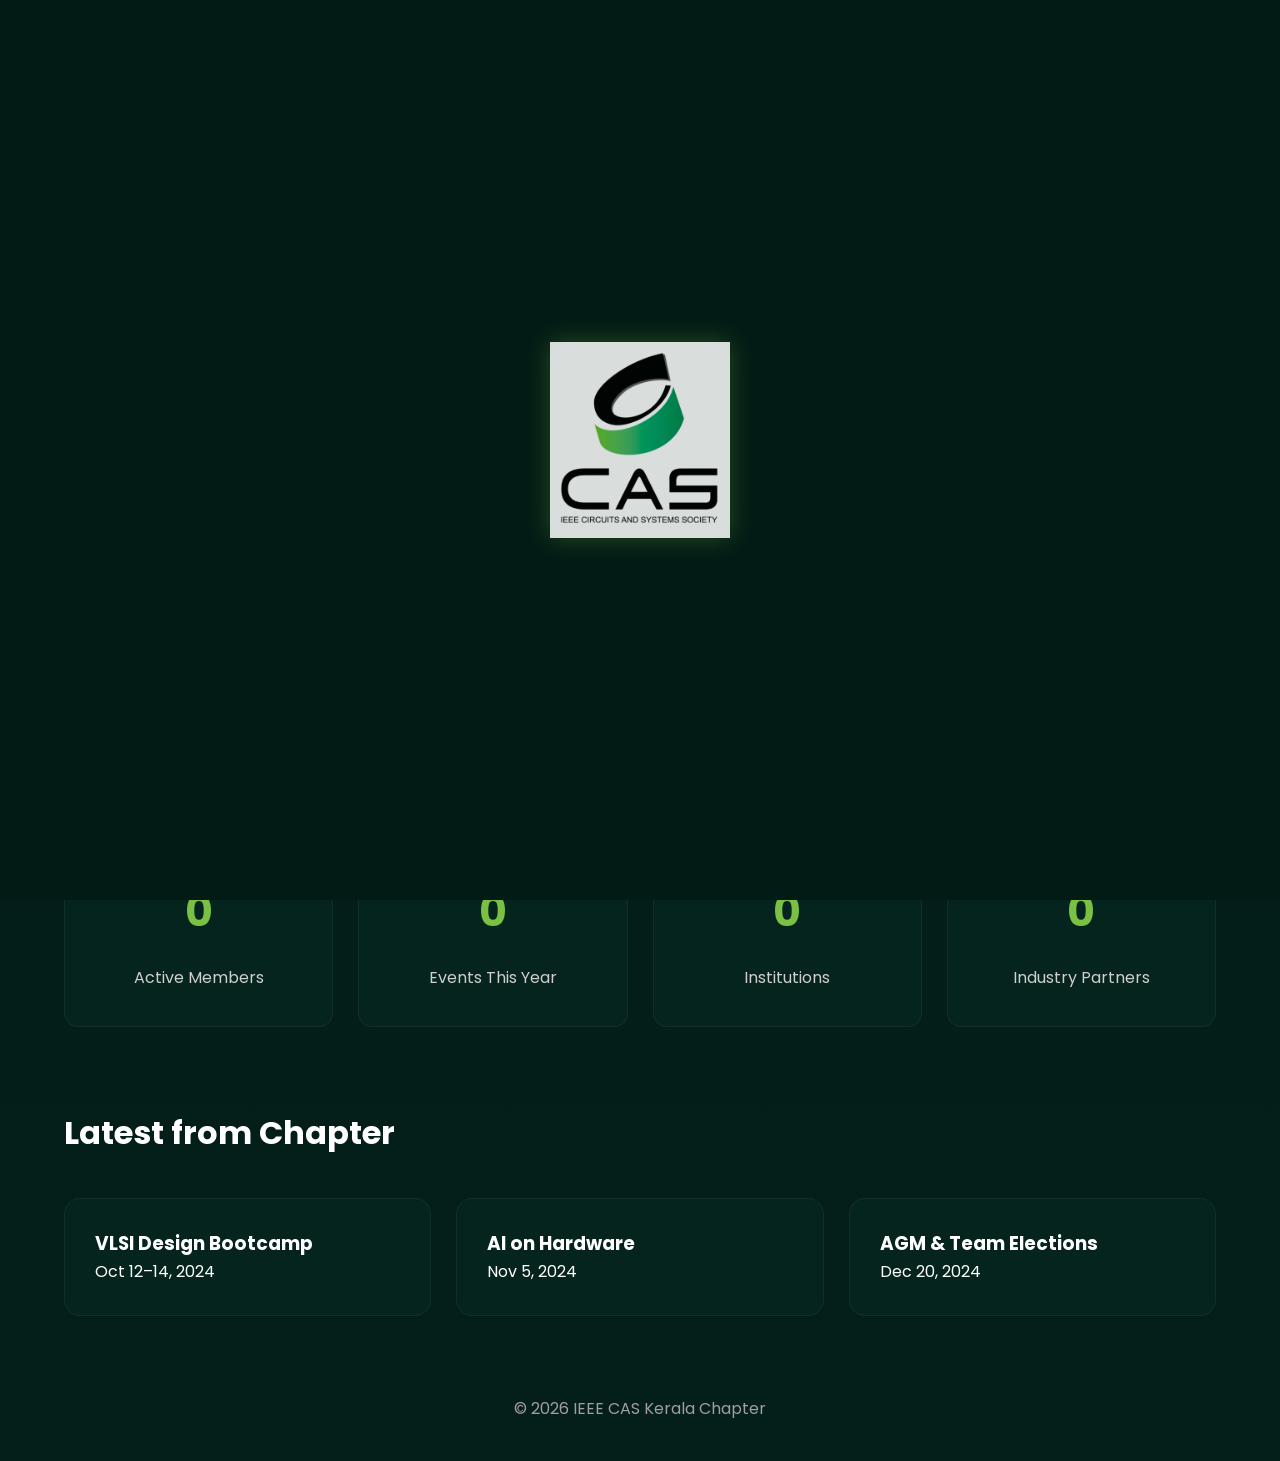
==== index.html @ 28d53c43 "Add files via upload" ====
<!DOCTYPE html>
<html>
<head>

<meta charset="UTF-8">
<meta name="viewport" content="width=device-width, initial-scale=1">

<title>IEEE CAS Kerala</title>

<link rel="stylesheet" href="css/styles.css">
<link rel="icon" type="image/x-icon" href="images/favicon.ico">

</head>

<body>
<div class="circuit-bg"></div>

<div id="splash">
<img src="images/logo.png">
</div>

<nav class="container">

<div class="logo">
<img src="images/m_logo.png" alt="IEEE Logo">
<span>IEEE CAS Kerala</span>
</div>

<div>
<a href="index.html">Home</a>
<a href="about.html">About</a>
<a href="events.html">Events</a>
<a href="team.html">Team</a>
<a href="contact.html">Contact</a>
</div>

</nav>

<section class="hero container">

<div>

<h1>IEEE Circuits and Systems Society – Kerala Chapter</h1>

<p>
Advancing the theory, analysis, design and implementation of circuits and systems in Kerala.
</p>

<a class="btn" href="about.html">Explore Chapter</a>

</div>

</section>

<section class="stats container">

<div class="stats-grid">

<div class="stat-card">
<h2 class="count" data-target="500">0</h2>
<p>Active Members</p>
</div>

<div class="stat-card">
<h2 class="count" data-target="15">0</h2>
<p>Events This Year</p>
</div>

<div class="stat-card">
<h2 class="count" data-target="10">0</h2>
<p>Institutions</p>
</div>

<div class="stat-card">
<h2 class="count" data-target="50">0</h2>
<p>Industry Partners</p>
</div>

</div>

</section>

<section class="container">

<h2>Latest from Chapter</h2>

<div class="cards">

<div class="card">
<h3>VLSI Design Bootcamp</h3>
<p>Oct 12–14, 2024</p>
</div>

<div class="card">
<h3>AI on Hardware</h3>
<p>Nov 5, 2024</p>
</div>

<div class="card">
<h3>AGM & Team Elections</h3>
<p>Dec 20, 2024</p>
</div>

</div>

</section>

<footer>

<p>© 2026 IEEE CAS Kerala Chapter</p>

</footer>

<script src="js/script.js"></script>

</body>
</html>
---- css/styles.css ----
@import url('https://fonts.googleapis.com/css2?family=Poppins:wght@400;600;700&display=swap');

:root{
--primary-dark:#008752;
--primary-light:#7ac143;
--black:#231f20;
--gray:#5f6062;

--gold:#f7c448;
--teal:#007988;
--navy:#22284E;
}

*{
margin:0;
padding:0;
box-sizing:border-box;
font-family:'Poppins',sans-serif;
}

body{
background:linear-gradient(180deg,#021b15,#041f1a);
color:white;
line-height:1.6;
}

.container{
width:90%;
max-width:1200px;
margin:auto;
}

/* animated circuit background */

.circuit-bg{
position:fixed;
top:0;
left:0;
width:100%;
height:100%;
background:
radial-gradient(circle at 20% 30%,rgba(122,193,67,0.15),transparent 40%),
radial-gradient(circle at 80% 60%,rgba(0,120,136,0.2),transparent 40%),
linear-gradient(#021b15,#031d18);
z-index:-2;
}

/* circuit lines */

.circuit-bg::after{
content:"";
position:absolute;
width:100%;
height:100%;
background-image:
linear-gradient(rgba(122,193,67,0.05) 1px,transparent 1px),
linear-gradient(90deg,rgba(122,193,67,0.05) 1px,transparent 1px);
background-size:40px 40px;
animation:circuitMove 30s linear infinite;
}

@keyframes circuitMove{
0%{background-position:0 0}
100%{background-position:400px 400px}
}

/* NAVBAR */

nav{
display:flex;
justify-content:space-between;
align-items:center;
padding:20px 0;
}

nav a{
color:white;
margin-left:25px;
text-decoration:none;
font-weight:500;
}

nav a:hover{
color:var(--primary-light);
}

.logo{
display:flex;
align-items:center;
gap:10px;
font-weight:600;
}

.logo img{
width:32px;
height:32px;
object-fit:contain;
}

.logo span{
font-size:18px;
}
/* HERO */

.hero{
padding:120px 0 30px 0;
display:flex;
min-height:80vh;
display:flex;
align-items:center;
justify-content:space-between;
gap:40px;
}

.hero h1{
font-size:48px;
font-weight:700;
}

.hero p{
margin:20px 0;
color:#c7c7c7;
}

.hero h1{
animation:fadeUp 1.2s ease forwards;
}

.hero p{
animation:fadeUp 1.6s ease forwards;
}

@keyframes fadeUp{
from{
opacity:0;
transform:translateY(40px);
}
to{
opacity:1;
transform:translateY(0);
}
}

.btn{
display:inline-block;
background:var(--primary-light);
color:black;
padding:12px 24px;
border-radius:10px;
text-decoration:none;
font-weight:600;
}

/* STATS SECTION */

.stats{
margin-top:0;
padding-top:20px;
}

.stats-grid{
display:grid;
grid-template-columns:repeat(auto-fit,minmax(200px,1fr));
gap:25px;
margin-top:30px;
}

.stat-card{
background:#05241d;
padding:35px;
border-radius:14px;
text-align:center;
border:1px solid rgba(255,255,255,0.05);
transition:0.4s;
}

.stat-card:hover{
transform:translateY(-8px);
box-shadow:0 12px 30px rgba(0,0,0,0.4);
}

.stat-card h2{
font-size:42px;
color:var(--primary-light);
}

.stat-card p{
margin-top:10px;
color:#cfcfcf;
}

/* CARDS */

.cards{
display:grid;
grid-template-columns:repeat(auto-fit,minmax(260px,1fr));
gap:25px;
margin-top:40px;
}

.card{
background:#05241d;
padding:30px;
border-radius:16px;
border:1px solid rgba(255,255,255,0.05);
transition:all .4s ease;
position:relative;
overflow:hidden;
}

.card::before{
content:"";
position:absolute;
width:120%;
height:120%;
background:linear-gradient(
120deg,
transparent,
rgba(122,193,67,0.3),
transparent
);
top:-20%;
left:-20%;
opacity:0;
transition:0.4s;
}

.card:hover::before{
opacity:1;
}

.card:hover{
transform:translateY(-10px) scale(1.02);
box-shadow:0 15px 40px rgba(0,0,0,0.4);
}

/* SECTION */

section{
padding:40px 0;
}

h2{
font-size:32px;
margin-bottom:20px;
}

/* TEAM */

.team img{
width:100%;
border-radius:50%;
}

/* CONTACT */

form{
display:flex;
flex-direction:column;
gap:15px;
margin-top:20px;
}

input, textarea{
padding:12px;
border-radius:8px;
border:none;
outline:none;
}

/* FOOTER */

footer{
padding:40px 0;
text-align:center;
color:#9f9f9f;
}

/* SPLASH SCREEN */

#splash{
position:fixed;
top:0;
left:0;
width:100%;
height:100vh;
background:#021b15;
display:flex;
flex-direction:column;
justify-content:center;
align-items:center;
z-index:9999;
transition:1s;
}

#splash img{
width:180px;
margin-bottom:20px;
opacity:0.85;
filter:drop-shadow(0 0 12px rgba(122,193,67,0.35));
animation:logoFade 1.6s ease;
}

@keyframes logoFade{
from{
opacity:0;
transform:scale(0.9);
}
to{
opacity:0.85;
transform:scale(1);
}
}

body.no-scroll{
overflow:hidden;
height:100vh;
}

/* MOBILE */

@media(max-width:768px){

.hero{
flex-direction:column;
text-align:center;
}

.hero h1{
font-size:32px;
}

nav{
flex-direction:column;
gap:10px;
}

}

.team-card{
cursor:pointer;
transition:0.35s;
}

.team-card:hover{
transform:translateY(-10px) scale(1.03);
box-shadow:0 15px 35px rgba(0,0,0,0.5);
}

.team-card img{
border-radius:50%;
margin-bottom:15px;
transition:0.3s;
}

.team-card:hover img{
transform:scale(1.08);
}

.modal{
display:none;
position:fixed;
top:0;
left:0;
width:100%;
height:100%;
background:rgba(0,0,0,0.7);
z-index:9999;
justify-content:center;
align-items:center;
}

.modal.active{
display:flex;
}

.modal-content{
background:#05241d;
padding:35px;
border-radius:14px;
width:300px;
text-align:center;
position:relative;
}

.close{
position:absolute;
top:12px;
right:16px;
font-size:22px;
cursor:pointer;
}

.modal-contact{
margin-top:15px;
color:#ccc;
}
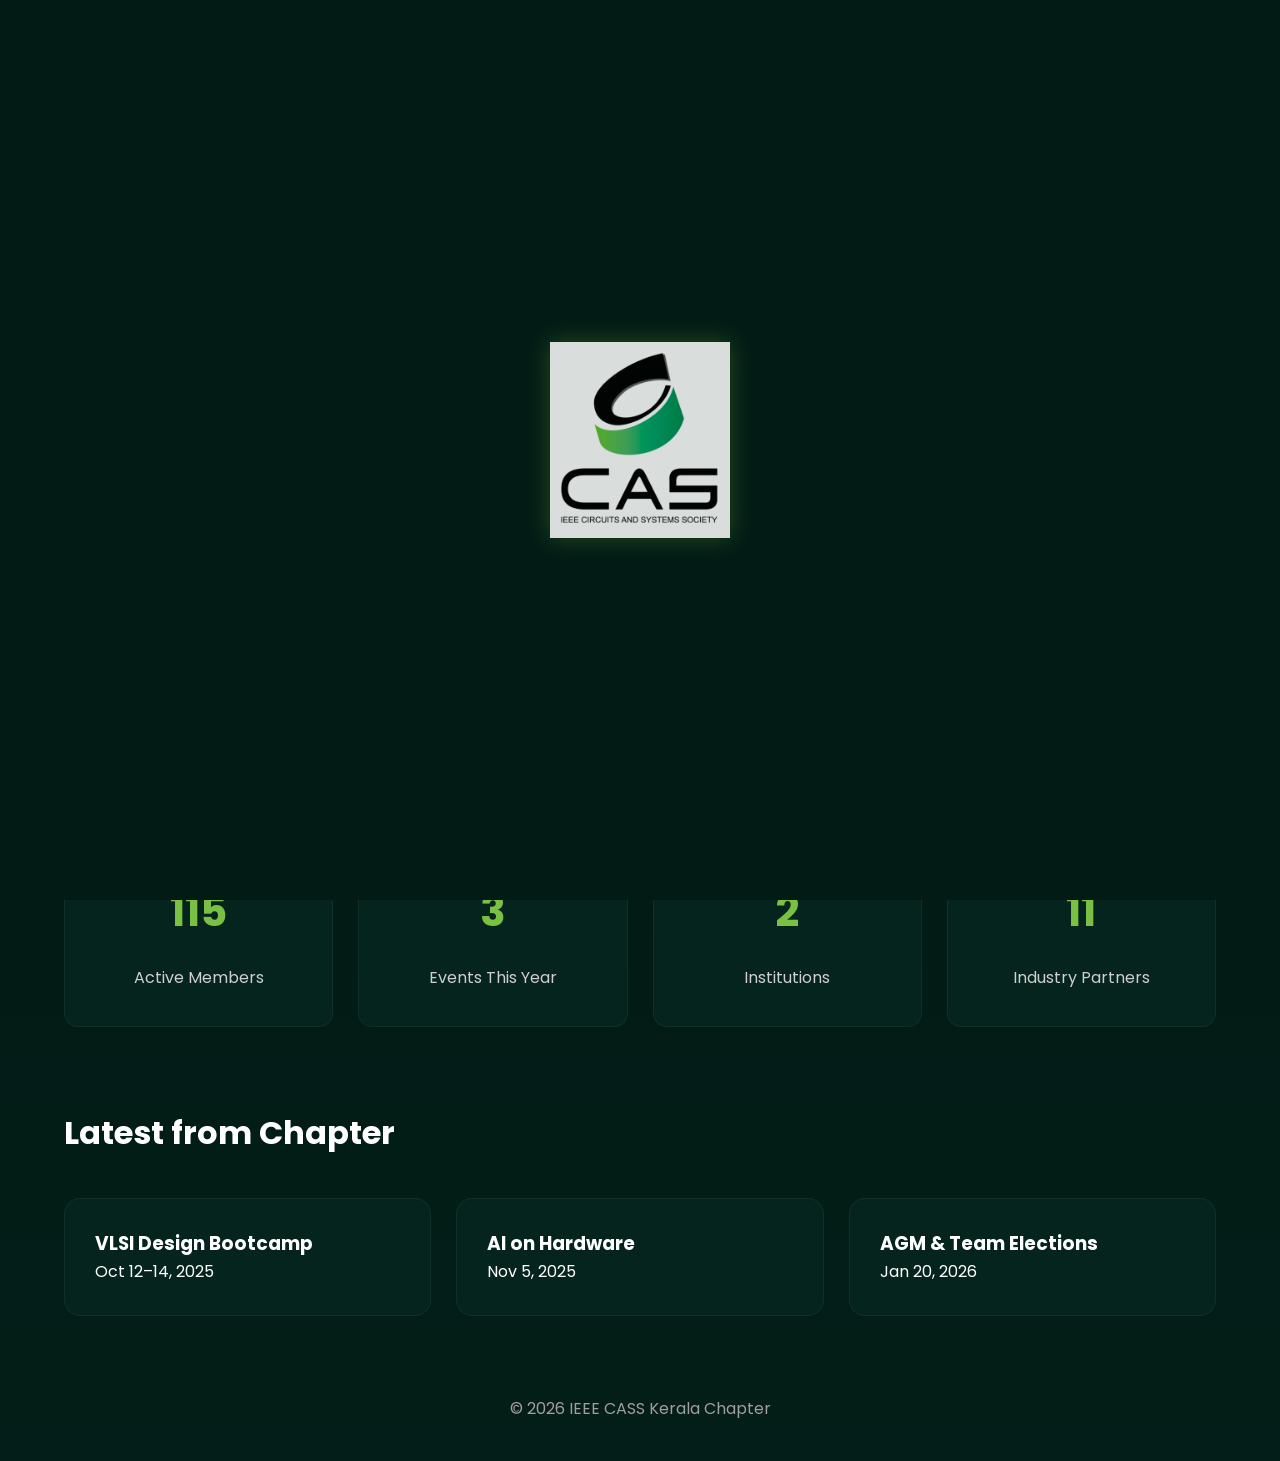
==== commit 835be5a1: "Update event dates and chapter name in index.html" ====
--- a/index.html
+++ b/index.html
@@ -5,7 +5,7 @@
 <meta charset="UTF-8">
 <meta name="viewport" content="width=device-width, initial-scale=1">
 
-<title>IEEE CAS Kerala</title>
+<title>IEEE CASS Kerala</title>
 
 <link rel="stylesheet" href="css/styles.css">
 <link rel="icon" type="image/x-icon" href="images/favicon.ico">
@@ -88,17 +88,17 @@
 
 <div class="card">
 <h3>VLSI Design Bootcamp</h3>
-<p>Oct 12–14, 2024</p>
+<p>Oct 12–14, 2025</p>
 </div>
 
 <div class="card">
 <h3>AI on Hardware</h3>
-<p>Nov 5, 2024</p>
+<p>Nov 5, 2025</p>
 </div>
 
 <div class="card">
 <h3>AGM & Team Elections</h3>
-<p>Dec 20, 2024</p>
+<p>Jan 20, 2026</p>
 </div>
 
 </div>
@@ -107,11 +107,11 @@
 
 <footer>
 
-<p>© 2026 IEEE CAS Kerala Chapter</p>
+<p>© 2026 IEEE CASS Kerala Chapter</p>
 
 </footer>
 
 <script src="js/script.js"></script>
 
 </body>
-</html>+</html>
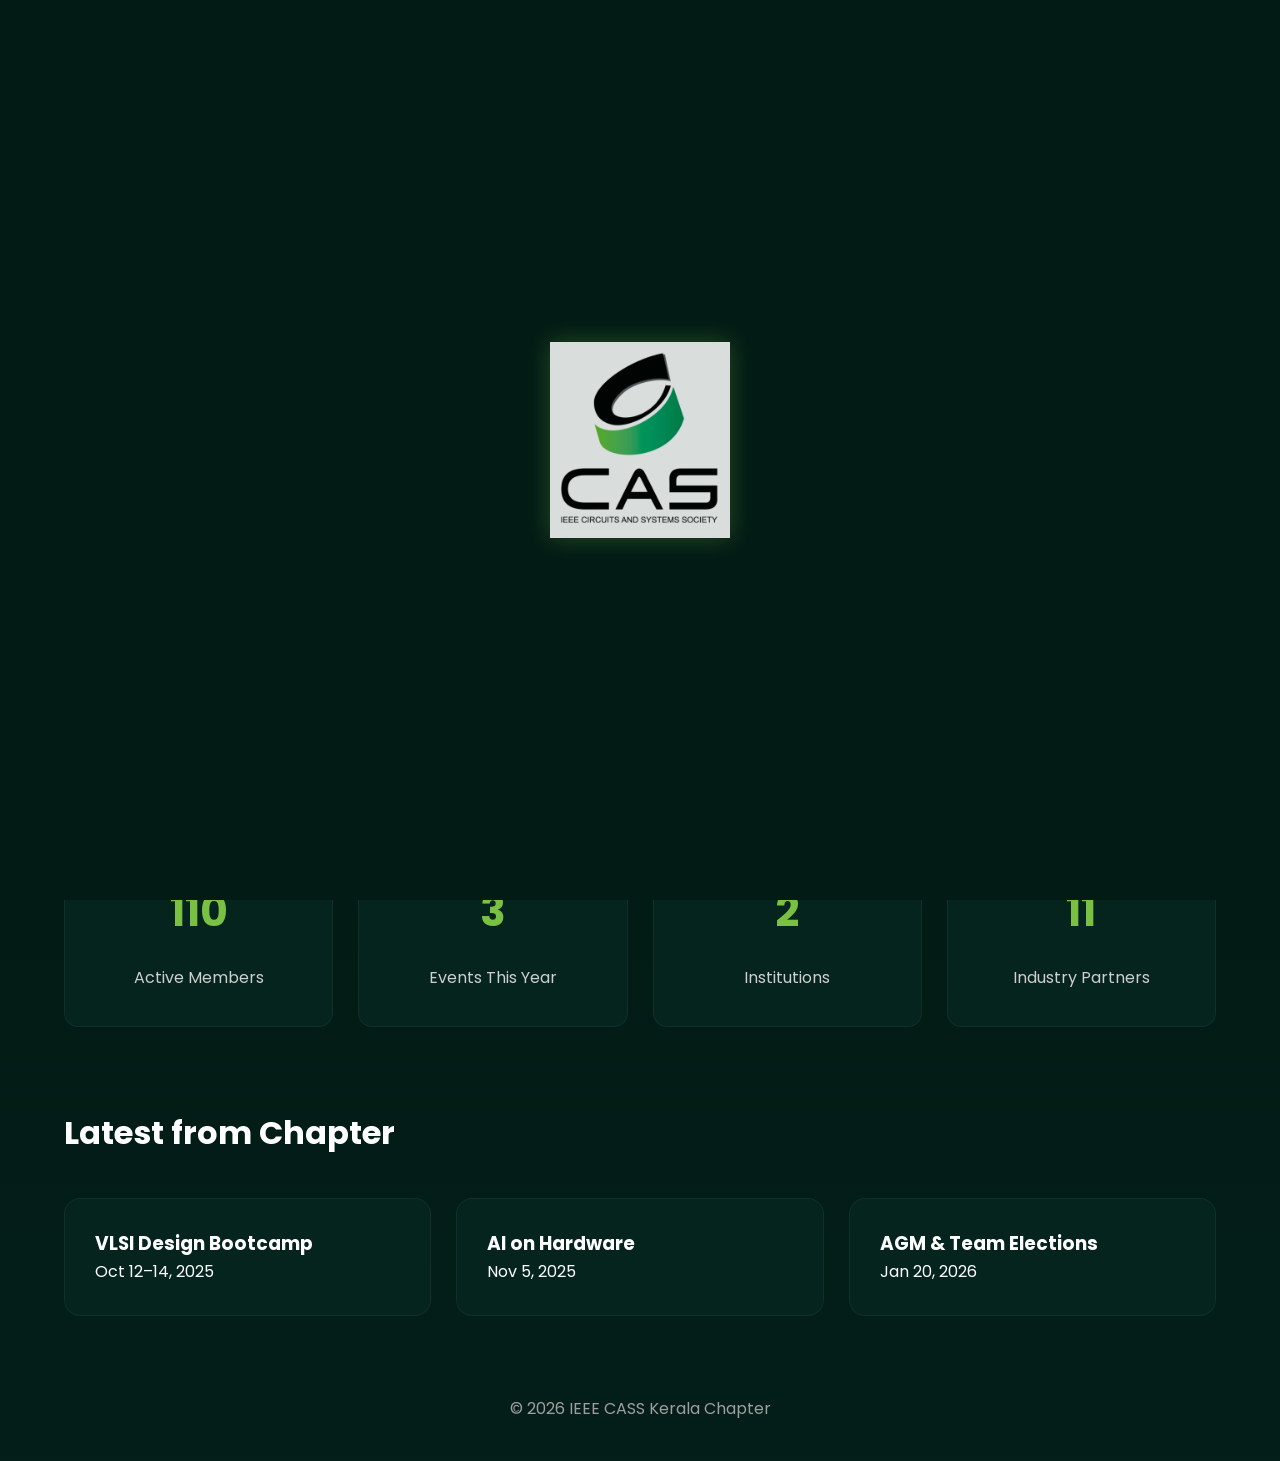
==== commit cf52a8c4: "Update logo text from 'IEEE CAS' to 'IEEE CASS'" ====
--- a/index.html
+++ b/index.html
@@ -23,7 +23,7 @@
 
 <div class="logo">
 <img src="images/m_logo.png" alt="IEEE Logo">
-<span>IEEE CAS Kerala</span>
+<span>IEEE CASS Kerala</span>
 </div>
 
 <div>
